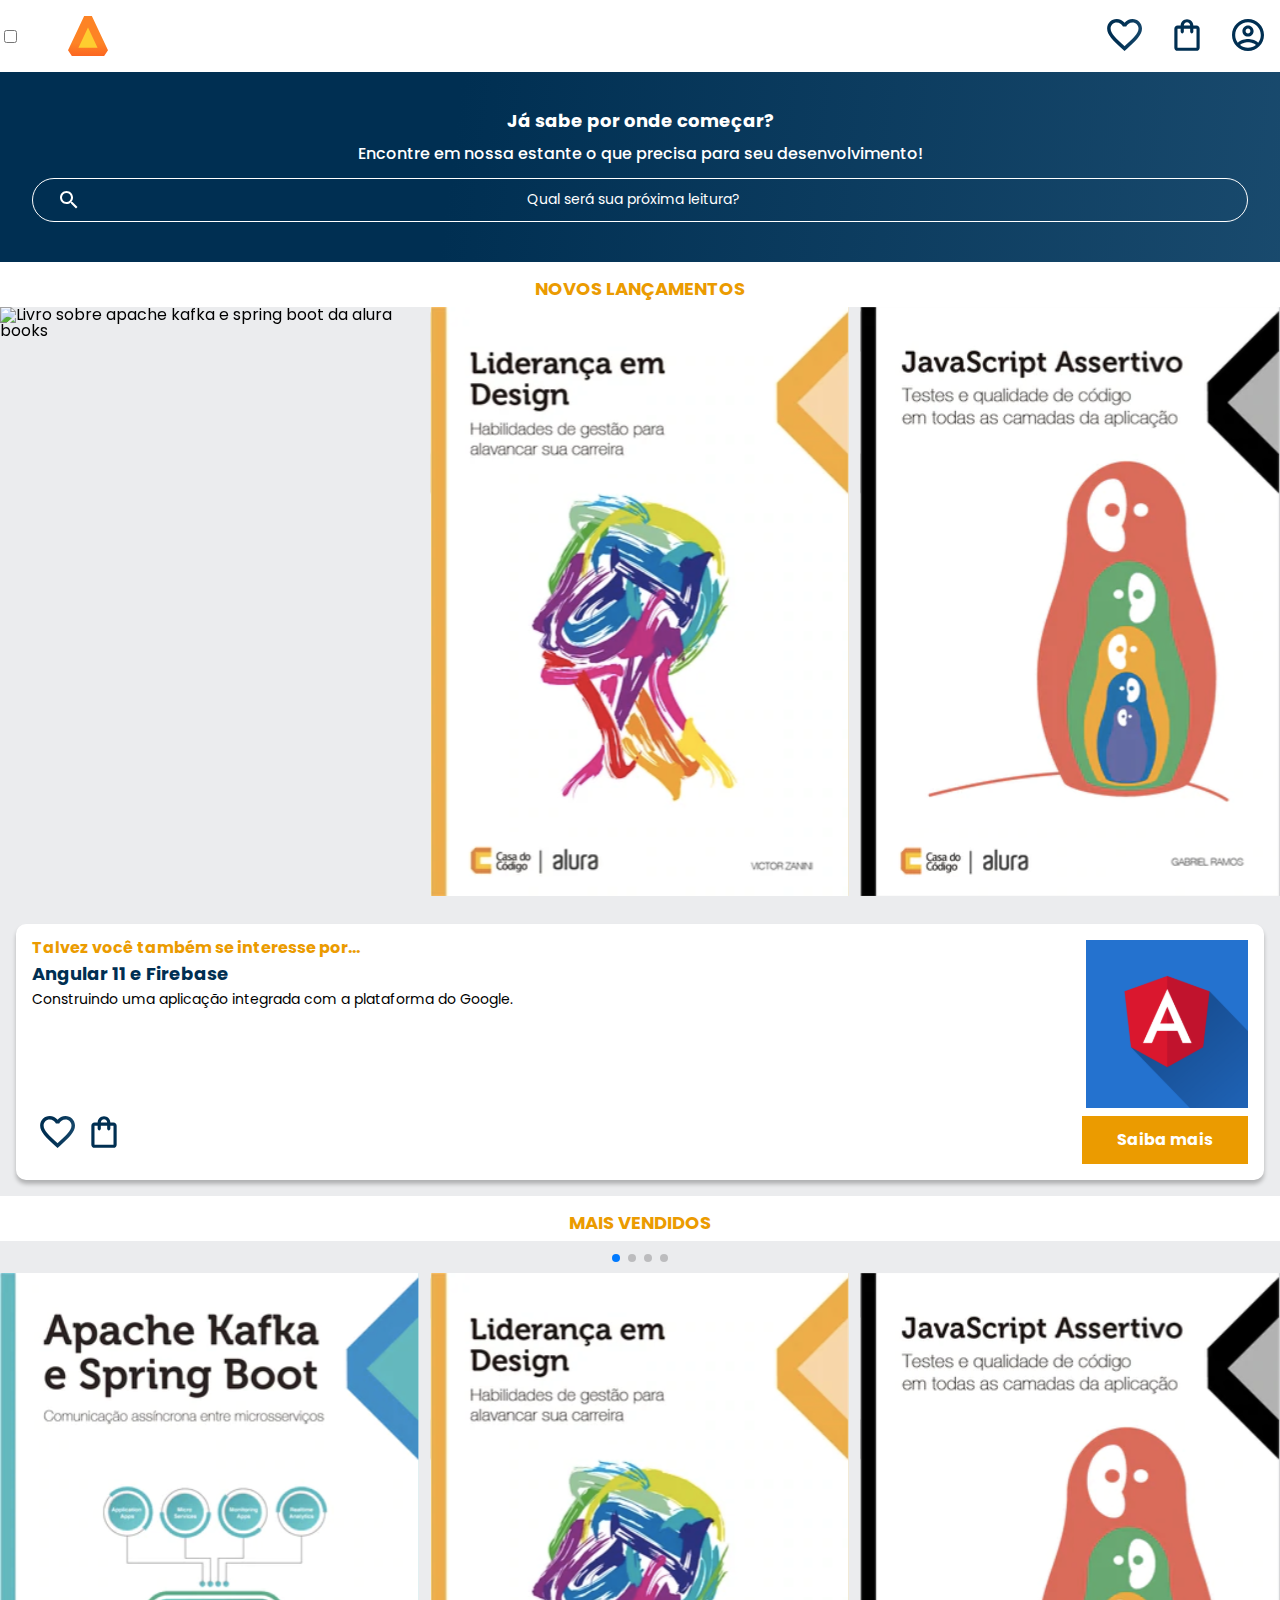
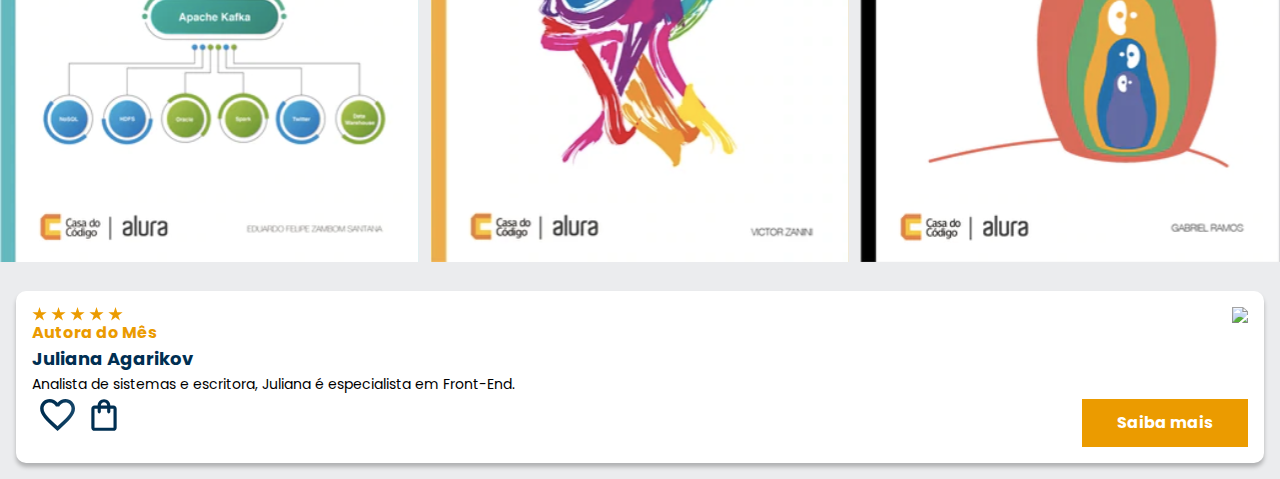
==== alura-books-aula10/index.html @ 7ec4bcde "Add files via upload" ====
<!DOCTYPE html>
<html>

<head>
  <meta charset="UTF-8">
  <meta name="viewport" content="width=device-width, initial-scale=1.0">
  <title>AluraBooks</title>
  <link rel="stylesheet" href="reset.css">
  <link rel="preconnect" href="https://fonts.googleapis.com">
  <link rel="preconnect" href="https://fonts.gstatic.com" crossorigin>
  <link href="https://fonts.googleapis.com/css2?family=Poppins:wght@300;400;500;700&display=swap" rel="stylesheet">
  <link rel="stylesheet" href="https://cdn.jsdelivr.net/npm/swiper@11/swiper-bundle.min.css" />
  <link rel="stylesheet" href="styles.css">
</head>

<body>
  <header class="cabeçalho">
    <div class="container">
      <input type="checkbox" id="menu" class="container__botao">
      <label for="menu">
        <span class="cabeçalho__menu-hamburguer container__imagem"></span>
      </label>
      <ul class="lista-menu">
        <li class="lista-menu__titulo">Categorias</li>
        <li class="lista-menu__item">
          <a href="#" class="lista-menu__link">Programação</a>
        </li>
        <li class="lista-menu__item">
          <a href="#" class="lista-menu__link">Front-end</a>
        </li>
        <li class="lista-menu__item">
          <a href="#" class="lista-menu__link">Infraestrutura</a>
        </li>
        <li class="lista-menu__item">
          <a href="#" class="lista-menu__link">Business</a>
        </li>
        <li class="lista-menu__item">
          <a href="#" class="lista-menu__link">Design & UX</a>
        </li>
      </ul>
      <img src="img/Logo.svg" alt="Logo da Alurabooks" class="container__imagem">
    </div>
    <div class="container">
      <a href="#"><img src="img/Favoritos.svg" alt="Meus favoritos" class="container__imagem"></a>
      <a href="#"><img src="img/Compras.svg" alt="Carrinhos de compras" class="container__imagem"></a>
      <a href="#"><img src="img/Usuario.svg" alt="Meu perfil" class="container__imagem"></a>
    </div>
  </header>

  <section class="banner">
    <h2 class="banner__titulo">Já sabe por onde começar?</h2>
    <p class="banner__texto">Encontre em nossa estante o que precisa para seu desenvolvimento!</p>
    <input type="search" class="banner__pesquisa" placeholder="Qual será sua próxima leitura?">
  </section>

  <section class="carrossel">
    <h2 class="carrossel__titulo">Novos lançamentos</h2>
    <!-- Slider main container -->
    <div class="swiper">
      <!-- Additional required wrapper -->
      <div class="swiper-wrapper">
        <!-- Slides -->
        <div class="swiper-slide"><img src="img/Apachekafka.svg"
            alt="Livro sobre apache kafka e spring boot da alura books"></div>
        <div class="swiper-slide"><img src="img/Liderança.svg"
            alt="Livro sobre liderança em design design da alura books"></div>
        <div class="swiper-slide"><img src="img/Javascript.svg" alt="Livro sobre javascript assertivo da alura books">
        </div>
        <div class="swiper-slide">
          <img src="img/Guia Front-end.svg" alt="Livro Guia front end" />
        </div>
        <div class="swiper-slide">
          <img src="img/Portugol.svg" alt="Livro sobre portugol" />
        </div>
        <div class="swiper-slide">
          <img src="img/Acessibilidade.svg" alt="Livro sobre acessibilidade" />
        </div>
      </div>

      <!-- If we need navigation buttons -->
      <div class="swiper-button-prev"></div>
      <div class="swiper-button-next"></div>

    </div>

    <div class="card">
      <div class="card__descrição">
        <div class="descrição">
          <h3 class="descrição__titulo">Talvez você também se interesse por...</h3>
          <h2 class="descrição__titulo-livro">Angular 11 e Firebase</h2>
          <p class="descrição__texto">
            Construindo uma aplicação integrada com a plataforma do Google.
          </p>
        </div>
        <img src="img/Angular.svg" class="descrição__imagem" />
      </div>
      <div class="card__botões">
        <ul class="botões">
          <li class="botões__item">
            <img src="img/Favoritos.svg" alt="Favoritar livro" />
          </li>
          <li class="botões__item">
            <img src="img/Compras.svg" alt="Adicionar no carrinho de compras" />
          </li>
        </ul>
        <a href="#" class="botões__ancora">Saiba mais</a>
      </div>
    </div>

  </section>

  <section class=”carrossel”>
    <h2 class="carrossel__titulo">Mais vendidos</h2>
    <div class="swiper">
      <!-- Additional required wrapper -->
      <!-- If we need pagination -->
      <div class="swiper-pagination"></div>

      <div class="swiper-wrapper">
        <!-- Slides -->
        <div class="swiper-slide"><img src="img/ApacheKafka.svg"
            alt="Livro sobre apache kafka e spring boot da alura books"></div>
        <div class="swiper-slide"><img src="img/Liderança.svg" alt="Livro sobre liderança em design da alura books">
        </div>
        <div class="swiper-slide"><img src="img/Javascript.svg" alt="Livro sobre javascript assertivo da alurabooks">
        </div>
        <div class="swiper-slide"><img src="img/Guia Front-end.svg" alt="Livro Guia front end"></div>
        <div class="swiper-slide"><img src="img/Portugol.svg" alt="Livro sobre portugol"></div>
        <div class="swiper-slide"><img src="img/Acessibilidade.svg" alt="livro sobre acessibilidade"></div>
      </div>

      <!-- If we need navigation buttons -->
      <div class="swiper-button-prev"></div>
      <div class="swiper-button-next"></div>
    </div>

    <div class="card">
      <!-- 1º linha -->
      <div class="card__descrição">
        <!-- 1º coluna -->
        <div class="descrição">
          <img src="img/Estrelinhas.svg" alt="Avaliação 5 estrelas">
          <h3 class="descrição__titulo">Autora do Mês</h3>
          <h2 class="descrição__titulo-livro">Juliana Agarikov</h2>
          <p class="descrição__texto">Analista de sistemas e escritora, Juliana é especialista em Front-End.
          </p>
        </div>
        <!-- 2º coluna -->
        <img src="img/Escritora.svg" class="descrição__imagem">
      </div>

      <!-- 2º linha -->
      <div class="card__botões">
        <!-- 1º coluna -->
        <ul class="botões">
          <li class="botões__item"><img src="img/Favoritos.svg" alt="Favoritar livro"></li>
          <li class="botões__item"><img src="img/Compras.svg" alt="Adicionar no carrinho de compras"></li>
        </ul>
        <!-- 2º coluna -->
        <a href="#" class="botões__ancora">Saiba mais</a>
      </div>
    </div>



  </section>

  <script src="https://cdn.jsdelivr.net/npm/swiper@11/swiper-bundle.min.js"></script>
  <script>
    const swiper = new Swiper(".swiper", {
      spaceBetween: 10,
      slidesPerView: 3,
      pagination: {
        el: ".swiper-pagination",
        type: "bullets",
      },
    });
  </script>
</body>

</html>
---- alura-books-aula10/styles.css ----
@import url("styles/header.css");
@import url("styles/banner.css");
@import url("styles/carrossel.css");

:root {
    --cor-de-fundo: #EBECEE;
    --branco: #FFFFFF;
    --laranja: #EB9B00;
    --azul-degrade: linear-gradient(97.54deg, #002f52 35.49%, #326589 165.37%);
    --fonte-principal: "Poppins";
    --azul: #002F52;
}

body {
    background-color: var(--cor-de-fundo);
    font-family: var(--fonte-principal);
    font-size: 16px;
    font-weight: 400;
}
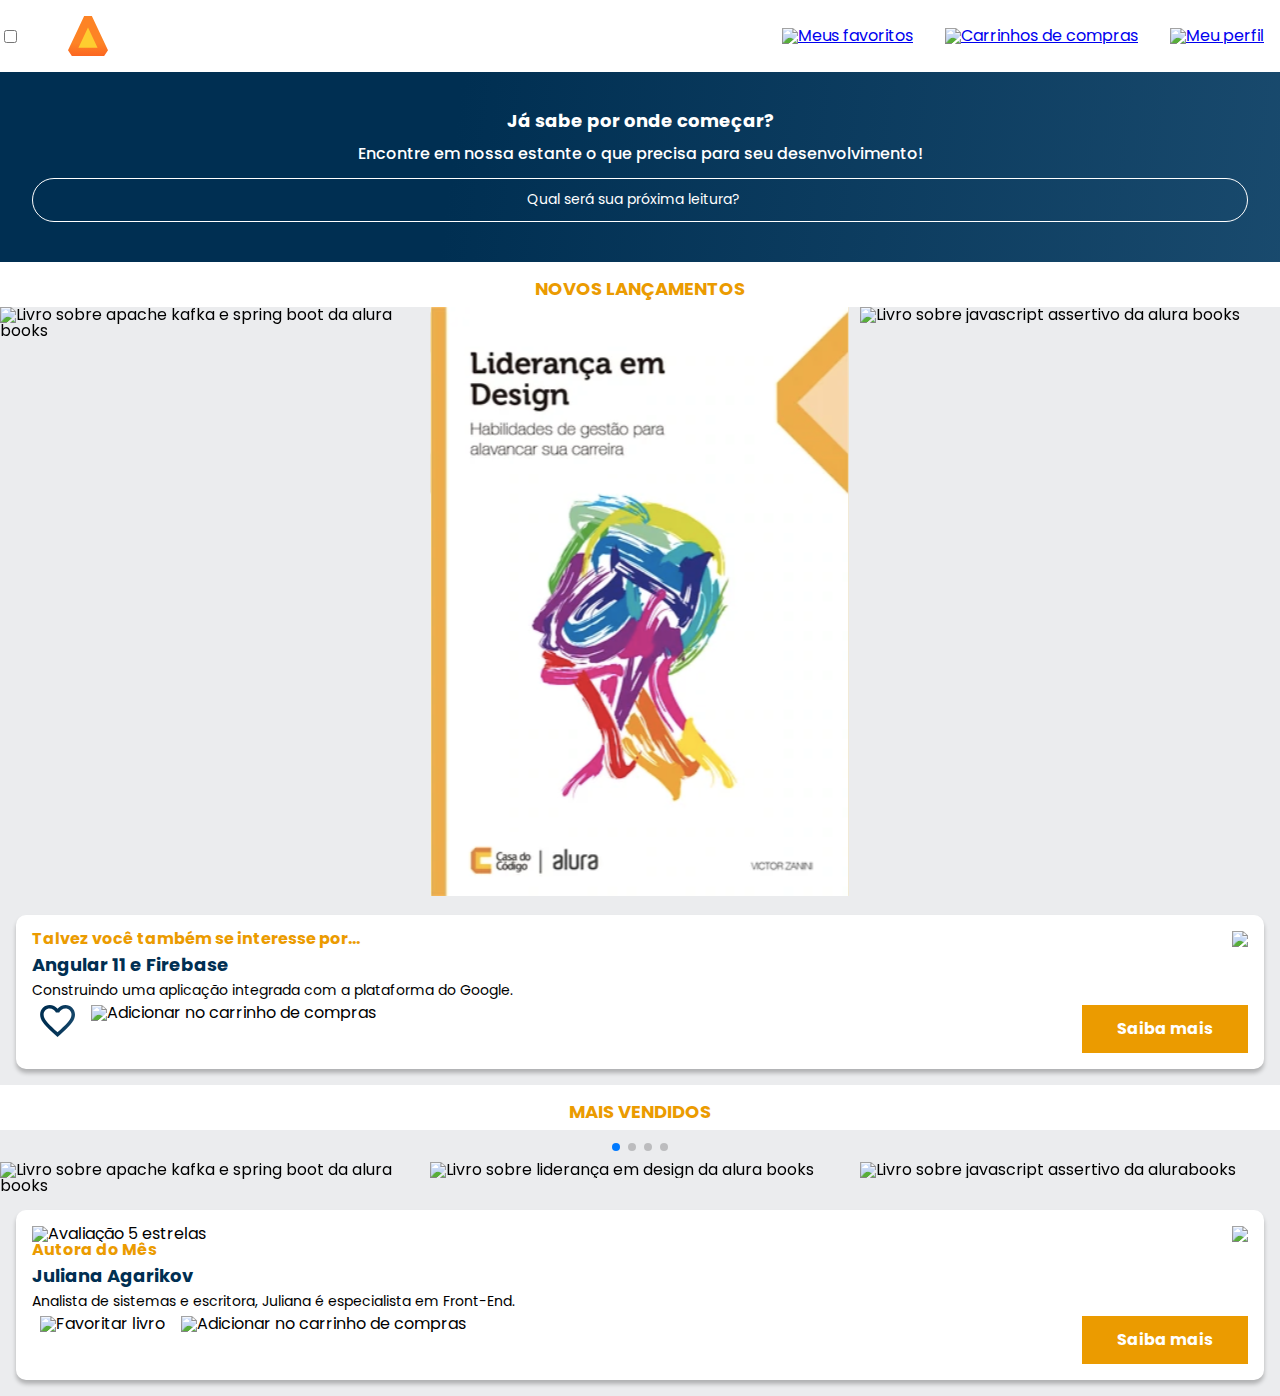
==== commit b00719da: "ooooo" ====
--- a/alura-books-aula10/index.html
+++ b/alura-books-aula10/index.html
@@ -41,9 +41,9 @@
       <img src="img/Logo.svg" alt="Logo da Alurabooks" class="container__imagem">
     </div>
     <div class="container">
-      <a href="#"><img src="img/Favoritos.svg" alt="Meus favoritos" class="container__imagem"></a>
-      <a href="#"><img src="img/Compras.svg" alt="Carrinhos de compras" class="container__imagem"></a>
-      <a href="#"><img src="img/Usuario.svg" alt="Meu perfil" class="container__imagem"></a>
+      <a href="#"><img src="Favoritos.svg" alt="Meus favoritos" class="container__imagem"></a>
+      <a href="#"><img src="Compras.svg" alt="Carrinhos de compras" class="container__imagem"></a>
+      <a href="#"><img src="Usuario.svg" alt="Meu perfil" class="container__imagem"></a>
     </div>
   </header>
 
@@ -60,20 +60,20 @@
       <!-- Additional required wrapper -->
       <div class="swiper-wrapper">
         <!-- Slides -->
-        <div class="swiper-slide"><img src="img/Apachekafka.svg"
+        <div class="swiper-slide"><img src="Apachekafka.svg"
             alt="Livro sobre apache kafka e spring boot da alura books"></div>
         <div class="swiper-slide"><img src="img/Liderança.svg"
             alt="Livro sobre liderança em design design da alura books"></div>
-        <div class="swiper-slide"><img src="img/Javascript.svg" alt="Livro sobre javascript assertivo da alura books">
+        <div class="swiper-slide"><img src="Javascript.svg" alt="Livro sobre javascript assertivo da alura books">
         </div>
         <div class="swiper-slide">
-          <img src="img/Guia Front-end.svg" alt="Livro Guia front end" />
+          <img src="Guia Front-end.svg" alt="Livro Guia front end" />
         </div>
         <div class="swiper-slide">
-          <img src="img/Portugol.svg" alt="Livro sobre portugol" />
+          <img src="Portugol.svg" alt="Livro sobre portugol" />
         </div>
         <div class="swiper-slide">
-          <img src="img/Acessibilidade.svg" alt="Livro sobre acessibilidade" />
+          <img src="Acessibilidade.svg" alt="Livro sobre acessibilidade" />
         </div>
       </div>
 
@@ -92,7 +92,7 @@
             Construindo uma aplicação integrada com a plataforma do Google.
           </p>
         </div>
-        <img src="img/Angular.svg" class="descrição__imagem" />
+        <img src="Angular.svg" class="descrição__imagem" />
       </div>
       <div class="card__botões">
         <ul class="botões">
@@ -100,7 +100,7 @@
             <img src="img/Favoritos.svg" alt="Favoritar livro" />
           </li>
           <li class="botões__item">
-            <img src="img/Compras.svg" alt="Adicionar no carrinho de compras" />
+            <img src="Compras.svg" alt="Adicionar no carrinho de compras" />
           </li>
         </ul>
         <a href="#" class="botões__ancora">Saiba mais</a>
@@ -118,15 +118,15 @@
 
       <div class="swiper-wrapper">
         <!-- Slides -->
-        <div class="swiper-slide"><img src="img/ApacheKafka.svg"
+        <div class="swiper-slide"><img src="ApacheKafka.svg"
             alt="Livro sobre apache kafka e spring boot da alura books"></div>
-        <div class="swiper-slide"><img src="img/Liderança.svg" alt="Livro sobre liderança em design da alura books">
+        <div class="swiper-slide"><img src="Liderança.svg" alt="Livro sobre liderança em design da alura books">
         </div>
-        <div class="swiper-slide"><img src="img/Javascript.svg" alt="Livro sobre javascript assertivo da alurabooks">
+        <div class="swiper-slide"><img src="Javascript.svg" alt="Livro sobre javascript assertivo da alurabooks">
         </div>
-        <div class="swiper-slide"><img src="img/Guia Front-end.svg" alt="Livro Guia front end"></div>
-        <div class="swiper-slide"><img src="img/Portugol.svg" alt="Livro sobre portugol"></div>
-        <div class="swiper-slide"><img src="img/Acessibilidade.svg" alt="livro sobre acessibilidade"></div>
+        <div class="swiper-slide"><img src="Guia Front-end.svg" alt="Livro Guia front end"></div>
+        <div class="swiper-slide"><img src="Portugol.svg" alt="Livro sobre portugol"></div>
+        <div class="swiper-slide"><img src="Acessibilidade.svg" alt="livro sobre acessibilidade"></div>
       </div>
 
       <!-- If we need navigation buttons -->
@@ -139,22 +139,22 @@
       <div class="card__descrição">
         <!-- 1º coluna -->
         <div class="descrição">
-          <img src="img/Estrelinhas.svg" alt="Avaliação 5 estrelas">
+          <img src="Estrelinhas.svg" alt="Avaliação 5 estrelas">
           <h3 class="descrição__titulo">Autora do Mês</h3>
           <h2 class="descrição__titulo-livro">Juliana Agarikov</h2>
           <p class="descrição__texto">Analista de sistemas e escritora, Juliana é especialista em Front-End.
           </p>
         </div>
         <!-- 2º coluna -->
-        <img src="img/Escritora.svg" class="descrição__imagem">
+        <img src="Escritora.svg" class="descrição__imagem">
       </div>
 
       <!-- 2º linha -->
       <div class="card__botões">
         <!-- 1º coluna -->
         <ul class="botões">
-          <li class="botões__item"><img src="img/Favoritos.svg" alt="Favoritar livro"></li>
-          <li class="botões__item"><img src="img/Compras.svg" alt="Adicionar no carrinho de compras"></li>
+          <li class="botões__item"><img src="Favoritos.svg" alt="Favoritar livro"></li>
+          <li class="botões__item"><img src="Compras.svg" alt="Adicionar no carrinho de compras"></li>
         </ul>
         <!-- 2º coluna -->
         <a href="#" class="botões__ancora">Saiba mais</a>
